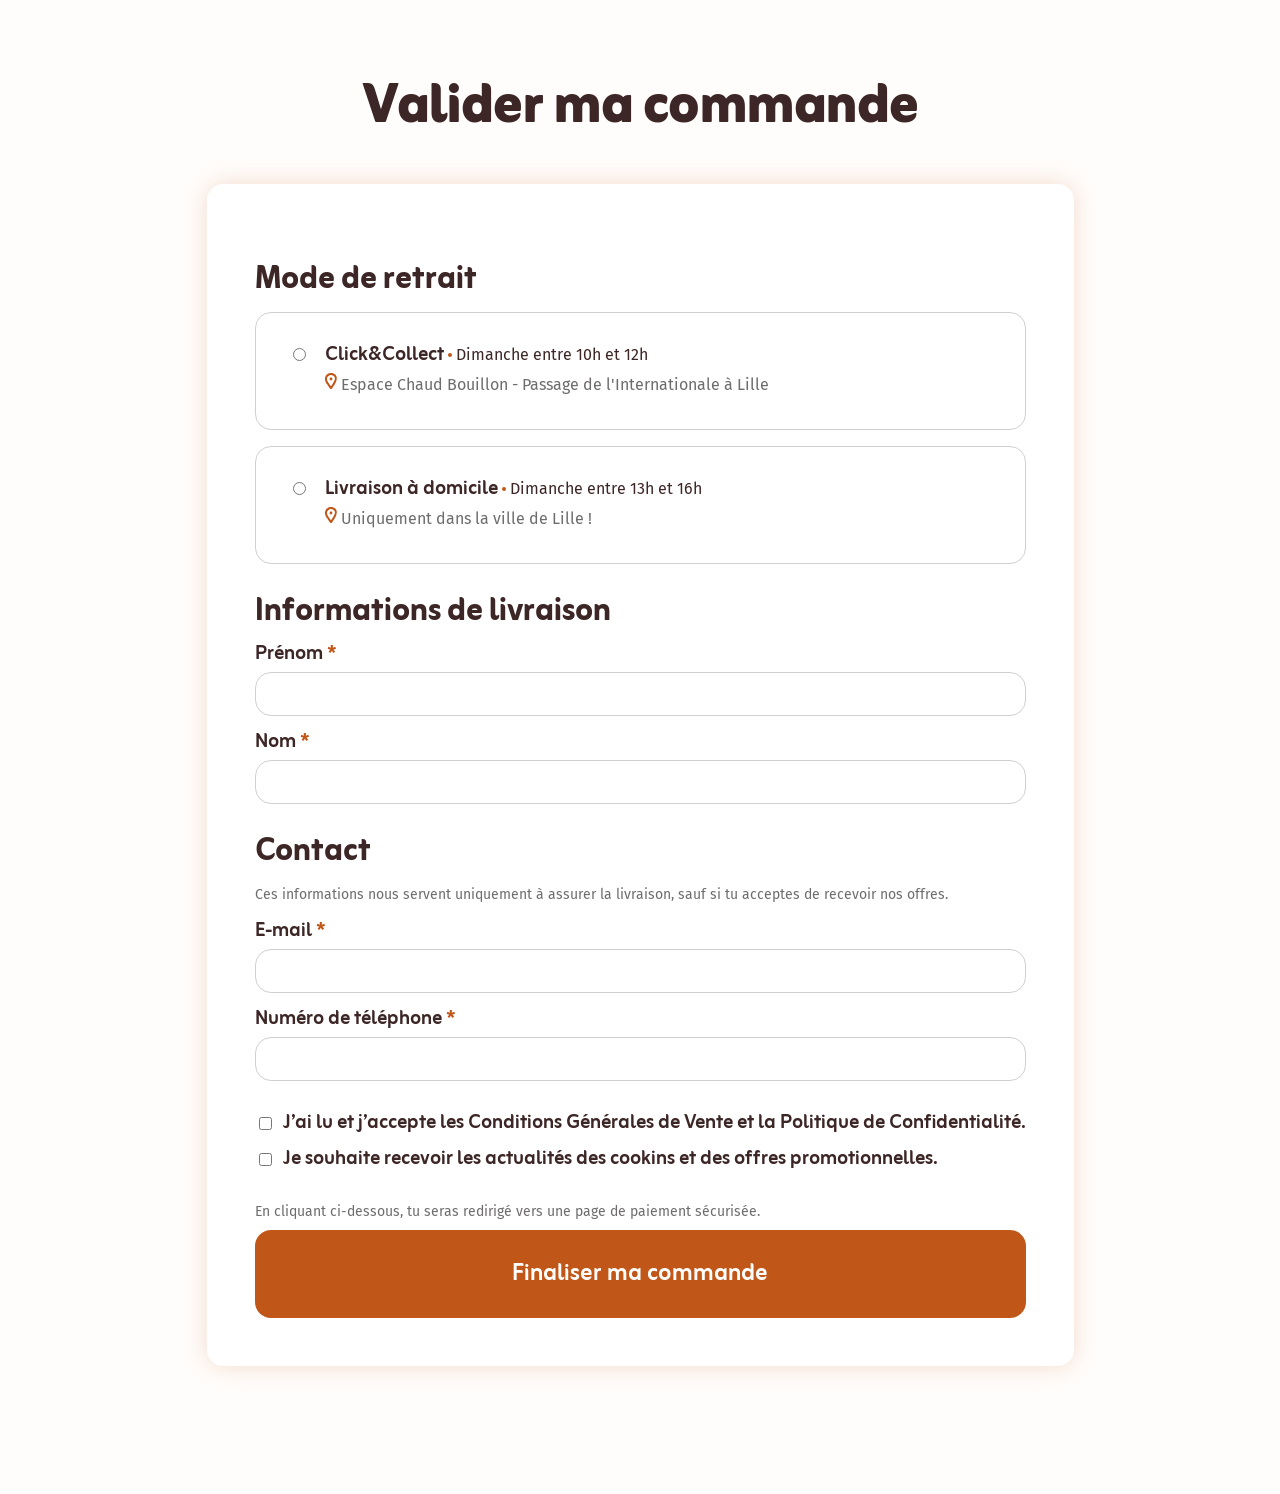
==== checkout.html @ 7006c1d3 "Checkout page - V1" ====
<!DOCTYPE html>
<html lang="fr">
<head>
 <meta charset="UTF-8">
    <meta name="viewport" content="width=device-width, initial-scale=1.0">
    <title>les cookins - Cookies sur-mesure en livraison à Lille</title>
    
    <!-- Lien vers les styles -->
    <link rel="stylesheet" href="styles/variables.css">
    <link rel="stylesheet" href="styles/reset.css">
    <link rel="stylesheet" href="styles/global.css">
    <link rel="stylesheet" href="styles/main_components/card.css">
    <link rel="stylesheet" href="styles/main_components/button.css">
    <link rel="stylesheet" href="styles/main_components/custom-step.css">
    <link rel="stylesheet" href="styles/checkout.css">

    <!-- Lien vers les fontes-->
    <link rel="preconnect" href="https://fonts.googleapis.com">
    <link rel="preconnect" href="https://fonts.gstatic.com" crossorigin>
    <link href="https://fonts.googleapis.com/css2?family=Fira+Sans:ital,wght@0,100;0,200;0,300;0,400;0,500;0,600;0,700;0,800;0,900;1,100;1,200;1,300;1,400;1,500;1,600;1,700;1,800;1,900&family=Zain:ital,wght@0,200;0,300;0,400;0,700;0,800;0,900;1,300;1,400&display=swap" rel="stylesheet">
</head>

<body>
    <header class="header">

    </header>

    <div class="banner">

    </div>


    <main class="body">


        <section class="page-title">
        
            <h1 class="page-title__title--xl">Valider ma commande </h1>
        
        </section>

         <div class="page-content">
            <form class="checkout-form">
                <div class="order-recap">
                    <!--Titre : "Récap de la commande" ou type de commande-->
                    <!--Contenu de la commande-->
                    <!--Lien vers les allergènes-->
                </div>
                    <fieldset class="delivery-mode">
                        <legend class="title--md">Mode de retrait</legend>
                        <!--Click&Collect-->
                        <div class="radio-button__wrapper">
                            <input type="radio" id="click-collect" name="delivery-mode" value="click-collect" aria-required="true">
                             <div class="radio-button__text">  
                                <label for="click-collect" class="radio-button__label">
                                    <span class="form__label">Click&Collect</span> <span class="separator"></span> Dimanche entre 10h et 12h
                                </label>
                                <div class="radio-button__description">
                                    <svg xmlns="http://www.w3.org/2000/svg" width="12" height="16" viewBox="0 0 12 16" fill="none">
                                        <path fill-rule="evenodd" clip-rule="evenodd" d="M5.82218 0.00131917C6.30466 -0.00379193 6.76972 0.00112368 7.24235 0.1062C8.86611 0.577332 10.4043 1.38726 11.2559 2.89189L11.4064 3.17157C11.6295 3.56766 11.8667 4.22431 11.7592 5.13806C11.3559 8.56672 11.1374 9.24742 8.29125 13.4662C8.13349 13.7147 7.97662 13.9635 7.82269 14.2144C7.72288 14.3778 7.62248 14.5409 7.52144 14.7035C7.47301 14.7813 7.42595 14.8569 7.37894 14.9324C7.22197 15.1932 7.06831 15.4458 6.86842 15.6761C6.41534 15.9589 6.09144 16.0454 5.55746 15.9786C5.10828 15.7341 4.84092 15.466 4.56115 15.0506C4.51605 14.9811 4.47227 14.9136 4.4285 14.8461C4.27984 14.6236 4.13143 14.4009 3.98445 14.1772C3.82951 13.9414 3.67334 13.7063 3.51677 13.4715C3.41322 13.3163 3.30969 13.161 3.20617 13.0057C2.83463 12.4464 2.45937 11.8909 2.06903 11.3444C0.699123 9.43825 -0.212795 7.49642 0.0430111 5.08995C0.260487 3.69895 0.98696 2.18945 2.11384 1.30755L2.33049 1.15471C3.34875 0.417033 4.24988 0.0324356 5.51285 0.00387964C5.61801 0.00301752 5.72011 0.00215594 5.82218 0.00131917ZM8.38451 2.72999C7.31756 2.08983 6.01205 1.91177 4.79474 2.12532C3.62884 2.59169 2.73742 3.32961 2.22325 4.49513C1.89751 5.44867 1.85491 6.57167 2.2394 7.51609L2.33039 7.7095C2.41657 7.90391 2.50679 8.09319 2.60574 8.28147L2.73376 8.51624C3.20298 9.39332 3.72242 10.209 4.30274 11.0164C4.61357 11.4482 4.91358 11.8839 5.20442 12.3294C5.43055 12.681 5.66214 12.9642 5.96074 13.2559C7.45537 11.179 8.95433 8.813 9.82349 6.39224C9.9996 5.64819 10.0041 4.88636 9.64623 4.20245L9.46503 3.88377C9.17278 3.362 8.8689 3.06993 8.38451 2.72999Z" fill="#C15619"/>
                                        <path d="M6.56597 4.58347C6.9225 4.80824 7.11489 5.00258 7.27187 5.39022C7.34018 5.91607 7.33154 6.36583 7.1143 6.85244C6.77408 7.20139 6.45276 7.39384 5.9554 7.41653C5.47531 7.3803 5.17967 7.25019 4.85164 6.90286C4.62393 6.50166 4.61068 6.1483 4.64995 5.69275C4.81788 5.17131 4.99577 4.88308 5.4567 4.58347C5.84528 4.45395 6.17512 4.48424 6.56597 4.58347Z" fill="#C15619"/>
                                    </svg>
                                    <span>Espace Chaud Bouillon - Passage de l'Internationale à Lille</span>
                                </div>
                            </div>
                        </div>
                        <!--Livraison à domicile-->
                        <div class="radio-button__wrapper">
                            <input type="radio" id="domicile" name="delivery-mode" value="domicile" aria-required="true">
                             <div class="radio-button__text">  
                                <label for="domicile" class="radio-button__label">
                                    <span class="form__label">Livraison à domicile</span> <span class="separator"></span> Dimanche entre 13h et 16h
                                </label>
                                <div class="radio-button__description">
                                    <svg xmlns="http://www.w3.org/2000/svg" width="12" height="16" viewBox="0 0 12 16" fill="none">
                                        <path fill-rule="evenodd" clip-rule="evenodd" d="M5.82218 0.00131917C6.30466 -0.00379193 6.76972 0.00112368 7.24235 0.1062C8.86611 0.577332 10.4043 1.38726 11.2559 2.89189L11.4064 3.17157C11.6295 3.56766 11.8667 4.22431 11.7592 5.13806C11.3559 8.56672 11.1374 9.24742 8.29125 13.4662C8.13349 13.7147 7.97662 13.9635 7.82269 14.2144C7.72288 14.3778 7.62248 14.5409 7.52144 14.7035C7.47301 14.7813 7.42595 14.8569 7.37894 14.9324C7.22197 15.1932 7.06831 15.4458 6.86842 15.6761C6.41534 15.9589 6.09144 16.0454 5.55746 15.9786C5.10828 15.7341 4.84092 15.466 4.56115 15.0506C4.51605 14.9811 4.47227 14.9136 4.4285 14.8461C4.27984 14.6236 4.13143 14.4009 3.98445 14.1772C3.82951 13.9414 3.67334 13.7063 3.51677 13.4715C3.41322 13.3163 3.30969 13.161 3.20617 13.0057C2.83463 12.4464 2.45937 11.8909 2.06903 11.3444C0.699123 9.43825 -0.212795 7.49642 0.0430111 5.08995C0.260487 3.69895 0.98696 2.18945 2.11384 1.30755L2.33049 1.15471C3.34875 0.417033 4.24988 0.0324356 5.51285 0.00387964C5.61801 0.00301752 5.72011 0.00215594 5.82218 0.00131917ZM8.38451 2.72999C7.31756 2.08983 6.01205 1.91177 4.79474 2.12532C3.62884 2.59169 2.73742 3.32961 2.22325 4.49513C1.89751 5.44867 1.85491 6.57167 2.2394 7.51609L2.33039 7.7095C2.41657 7.90391 2.50679 8.09319 2.60574 8.28147L2.73376 8.51624C3.20298 9.39332 3.72242 10.209 4.30274 11.0164C4.61357 11.4482 4.91358 11.8839 5.20442 12.3294C5.43055 12.681 5.66214 12.9642 5.96074 13.2559C7.45537 11.179 8.95433 8.813 9.82349 6.39224C9.9996 5.64819 10.0041 4.88636 9.64623 4.20245L9.46503 3.88377C9.17278 3.362 8.8689 3.06993 8.38451 2.72999Z" fill="#C15619"/>
                                        <path d="M6.56597 4.58347C6.9225 4.80824 7.11489 5.00258 7.27187 5.39022C7.34018 5.91607 7.33154 6.36583 7.1143 6.85244C6.77408 7.20139 6.45276 7.39384 5.9554 7.41653C5.47531 7.3803 5.17967 7.25019 4.85164 6.90286C4.62393 6.50166 4.61068 6.1483 4.64995 5.69275C4.81788 5.17131 4.99577 4.88308 5.4567 4.58347C5.84528 4.45395 6.17512 4.48424 6.56597 4.58347Z" fill="#C15619"/>
                                    </svg>
                                    <span>Uniquement dans la ville de Lille !</span>
                                </div>
                            </div>
                        </div>
                    </fieldset>


                    <div class="form-section">

                        <h2 class="title--md">Informations de livraison</h2>

                        <div class="form-section__inputs identite">

                        <div class="text-input">
                            <label for="prenom" class="form__label">
                                Prénom <span class="form__asterisk">*</span>
                            </label>
                            <div class="form__helper">
                                <div class="form__error-text">
                                <svg xmlns="http://www.w3.org/2000/svg" width="18" height="18" viewBox="0 0 18 18" fill="none">
                                    <path d="M14.2564 1.78804C14.6478 2.10984 15.0157 2.44833 15.3756 2.80563C15.4457 2.875 15.5158 2.94438 15.5881 3.01586C17.4209 4.9764 18.0629 7.65636 17.9952 10.2768C17.8835 12.4817 16.7593 14.632 15.1657 16.119C13.0888 17.8479 10.4796 18.1281 7.87695 17.9563C5.57118 17.6945 3.57862 16.8441 2.05712 15.0166C0.375185 12.7233 -0.25967 10.4339 0.0950236 7.58527C0.167943 7.25992 0.260563 6.96139 0.378321 6.64984C0.424632 6.52304 0.470943 6.39624 0.518658 6.26559C1.07936 4.84256 1.89283 3.66847 2.95248 2.5795C3.02793 2.50181 3.10339 2.42413 3.18113 2.34409C6.27714 -0.631029 10.8538 -0.726974 14.2564 1.78804ZM6.53392 2.80563C6.42788 2.85664 6.32184 2.90765 6.21258 2.96021C4.40593 3.91431 3.08262 5.63384 2.39288 7.55436C1.9582 9.58046 2.45958 11.4745 3.51208 13.2076C4.51459 14.6211 5.9441 15.2913 7.59357 15.6482C9.54212 15.9705 11.7218 15.7544 13.361 14.5644C14.5714 13.6225 15.3386 12.4273 15.6834 10.918C15.8007 9.13972 15.6863 7.44385 14.816 5.85838C14.7609 5.75519 14.7058 5.652 14.649 5.54569C13.6759 3.86191 12.1668 2.92171 10.3296 2.43198C9.04355 2.20119 7.71355 2.19043 6.53392 2.80563Z" fill="#BD3636"/>
                                    <path d="M9.28984 4.64361C9.91424 5.00066 9.91424 5.00066 10.0733 5.322C10.1746 6.24232 10.1995 7.17374 10.2132 8.09916C10.2168 8.22618 10.2168 8.22618 10.2204 8.35576C10.2237 8.89787 10.1427 9.26043 9.84944 9.73153C9.54302 9.98253 9.3442 10.0627 8.95408 10.1202C8.53728 10.0588 8.35771 9.91189 8.05872 9.61847C7.78631 9.06806 7.87101 8.25898 7.84652 7.64717C7.83882 7.45513 7.83034 7.26311 7.82106 7.07114C7.80854 6.79667 7.80015 6.52238 7.79291 6.24772C7.78865 6.1634 7.78438 6.07909 7.77999 5.99222C7.77302 5.53596 7.81442 5.34743 8.10332 4.98855C8.52674 4.65135 8.74948 4.59112 9.28984 4.64361Z" fill="#BD3636"/>
                                    <path d="M9.28794 11.0413C9.63095 11.2278 9.88199 11.3868 10.1134 11.7055C10.2115 12.0425 10.2319 12.2735 10.1833 12.6242C9.979 12.9549 9.75033 13.2386 9.39986 13.4156C8.74358 13.4921 8.74358 13.4921 8.41969 13.2973C7.98618 12.9376 7.84583 12.7561 7.79102 12.1931C7.79395 11.785 7.82637 11.7279 8.0988 11.3875C8.52394 11.0501 8.746 10.9886 9.28794 11.0413Z" fill="#BD3636"/>
                                </svg>
                                <span>Ce champ est obligatoire</span>
                                </div>
                            </div>
                            <div class="text-input__wrapper">
                                <input type="text" name="prenom" id="prenom" required aria-required="true" />
                            </div>
                        </div>

                        <div class="text-input">
                            <label for="nom" class="form__label">
                                Nom <span class="form__asterisk">*</span>
                            </label>
                            <div class="form__helper">
                                <div class="form__error-text">
                                <svg xmlns="http://www.w3.org/2000/svg" width="18" height="18" viewBox="0 0 18 18" fill="none">
                                    <path d="M14.2564 1.78804C14.6478 2.10984 15.0157 2.44833 15.3756 2.80563C15.4457 2.875 15.5158 2.94438 15.5881 3.01586C17.4209 4.9764 18.0629 7.65636 17.9952 10.2768C17.8835 12.4817 16.7593 14.632 15.1657 16.119C13.0888 17.8479 10.4796 18.1281 7.87695 17.9563C5.57118 17.6945 3.57862 16.8441 2.05712 15.0166C0.375185 12.7233 -0.25967 10.4339 0.0950236 7.58527C0.167943 7.25992 0.260563 6.96139 0.378321 6.64984C0.424632 6.52304 0.470943 6.39624 0.518658 6.26559C1.07936 4.84256 1.89283 3.66847 2.95248 2.5795C3.02793 2.50181 3.10339 2.42413 3.18113 2.34409C6.27714 -0.631029 10.8538 -0.726974 14.2564 1.78804ZM6.53392 2.80563C6.42788 2.85664 6.32184 2.90765 6.21258 2.96021C4.40593 3.91431 3.08262 5.63384 2.39288 7.55436C1.9582 9.58046 2.45958 11.4745 3.51208 13.2076C4.51459 14.6211 5.9441 15.2913 7.59357 15.6482C9.54212 15.9705 11.7218 15.7544 13.361 14.5644C14.5714 13.6225 15.3386 12.4273 15.6834 10.918C15.8007 9.13972 15.6863 7.44385 14.816 5.85838C14.7609 5.75519 14.7058 5.652 14.649 5.54569C13.6759 3.86191 12.1668 2.92171 10.3296 2.43198C9.04355 2.20119 7.71355 2.19043 6.53392 2.80563Z" fill="#BD3636"/>
                                    <path d="M9.28984 4.64361C9.91424 5.00066 9.91424 5.00066 10.0733 5.322C10.1746 6.24232 10.1995 7.17374 10.2132 8.09916C10.2168 8.22618 10.2168 8.22618 10.2204 8.35576C10.2237 8.89787 10.1427 9.26043 9.84944 9.73153C9.54302 9.98253 9.3442 10.0627 8.95408 10.1202C8.53728 10.0588 8.35771 9.91189 8.05872 9.61847C7.78631 9.06806 7.87101 8.25898 7.84652 7.64717C7.83882 7.45513 7.83034 7.26311 7.82106 7.07114C7.80854 6.79667 7.80015 6.52238 7.79291 6.24772C7.78865 6.1634 7.78438 6.07909 7.77999 5.99222C7.77302 5.53596 7.81442 5.34743 8.10332 4.98855C8.52674 4.65135 8.74948 4.59112 9.28984 4.64361Z" fill="#BD3636"/>
                                    <path d="M9.28794 11.0413C9.63095 11.2278 9.88199 11.3868 10.1134 11.7055C10.2115 12.0425 10.2319 12.2735 10.1833 12.6242C9.979 12.9549 9.75033 13.2386 9.39986 13.4156C8.74358 13.4921 8.74358 13.4921 8.41969 13.2973C7.98618 12.9376 7.84583 12.7561 7.79102 12.1931C7.79395 11.785 7.82637 11.7279 8.0988 11.3875C8.52394 11.0501 8.746 10.9886 9.28794 11.0413Z" fill="#BD3636"/>
                                </svg>
                                <span>Ce champ est obligatoire</span>
                                </div>
                            </div>
                            <div class="text-input__wrapper">
                                <input type="text" name="nom" id="nom" required aria-required="true" />
                            </div>
                        </div>
                        </div>


                        <div id="delivery-fields" class="delivery-fields">

                            <div class="text-input">
                                <label for="adresse" class="form__label">
                                    Adresse <span class="form__asterisk">*</span>
                                </label>
                                <div class="form__helper">
                                   <!-- <div class="form__helper-text">Attention, si ton adresse n'est pas à Lille, nous serons contraints d'annuler la commande :/</div>-->
                                    <div class="form__error-text">
                                    <svg xmlns="http://www.w3.org/2000/svg" width="18" height="18" viewBox="0 0 18 18" fill="none">
                                        <path d="M14.2564 1.78804C14.6478 2.10984 15.0157 2.44833 15.3756 2.80563C15.4457 2.875 15.5158 2.94438 15.5881 3.01586C17.4209 4.9764 18.0629 7.65636 17.9952 10.2768C17.8835 12.4817 16.7593 14.632 15.1657 16.119C13.0888 17.8479 10.4796 18.1281 7.87695 17.9563C5.57118 17.6945 3.57862 16.8441 2.05712 15.0166C0.375185 12.7233 -0.25967 10.4339 0.0950236 7.58527C0.167943 7.25992 0.260563 6.96139 0.378321 6.64984C0.424632 6.52304 0.470943 6.39624 0.518658 6.26559C1.07936 4.84256 1.89283 3.66847 2.95248 2.5795C3.02793 2.50181 3.10339 2.42413 3.18113 2.34409C6.27714 -0.631029 10.8538 -0.726974 14.2564 1.78804ZM6.53392 2.80563C6.42788 2.85664 6.32184 2.90765 6.21258 2.96021C4.40593 3.91431 3.08262 5.63384 2.39288 7.55436C1.9582 9.58046 2.45958 11.4745 3.51208 13.2076C4.51459 14.6211 5.9441 15.2913 7.59357 15.6482C9.54212 15.9705 11.7218 15.7544 13.361 14.5644C14.5714 13.6225 15.3386 12.4273 15.6834 10.918C15.8007 9.13972 15.6863 7.44385 14.816 5.85838C14.7609 5.75519 14.7058 5.652 14.649 5.54569C13.6759 3.86191 12.1668 2.92171 10.3296 2.43198C9.04355 2.20119 7.71355 2.19043 6.53392 2.80563Z" fill="#BD3636"/>
                                        <path d="M9.28984 4.64361C9.91424 5.00066 9.91424 5.00066 10.0733 5.322C10.1746 6.24232 10.1995 7.17374 10.2132 8.09916C10.2168 8.22618 10.2168 8.22618 10.2204 8.35576C10.2237 8.89787 10.1427 9.26043 9.84944 9.73153C9.54302 9.98253 9.3442 10.0627 8.95408 10.1202C8.53728 10.0588 8.35771 9.91189 8.05872 9.61847C7.78631 9.06806 7.87101 8.25898 7.84652 7.64717C7.83882 7.45513 7.83034 7.26311 7.82106 7.07114C7.80854 6.79667 7.80015 6.52238 7.79291 6.24772C7.78865 6.1634 7.78438 6.07909 7.77999 5.99222C7.77302 5.53596 7.81442 5.34743 8.10332 4.98855C8.52674 4.65135 8.74948 4.59112 9.28984 4.64361Z" fill="#BD3636"/>
                                        <path d="M9.28794 11.0413C9.63095 11.2278 9.88199 11.3868 10.1134 11.7055C10.2115 12.0425 10.2319 12.2735 10.1833 12.6242C9.979 12.9549 9.75033 13.2386 9.39986 13.4156C8.74358 13.4921 8.74358 13.4921 8.41969 13.2973C7.98618 12.9376 7.84583 12.7561 7.79102 12.1931C7.79395 11.785 7.82637 11.7279 8.0988 11.3875C8.52394 11.0501 8.746 10.9886 9.28794 11.0413Z" fill="#BD3636"/>
                                    </svg>
                                    <span>Ce champ est obligatoire</span>
                                    </div>
                                </div>
                                <div class="text-input__wrapper">
                                    <input type="text" name="adresse" id="adresse" required aria-required="true" />
                                </div>
                            </div>

                            <div class="text-input">
                                <label for="complement-adresse" class="form__label">
                                Complément d'adresse 
                                </label>
                                <div class="form__helper">
                                   <!-- <div class="form__helper-text">Attention, si ton adresse n'est pas à Lille, nous serons contraints d'annuler la commande :/</div>-->
                                    <div class="form__error-text">
                                    <svg xmlns="http://www.w3.org/2000/svg" width="18" height="18" viewBox="0 0 18 18" fill="none">
                                        <path d="M14.2564 1.78804C14.6478 2.10984 15.0157 2.44833 15.3756 2.80563C15.4457 2.875 15.5158 2.94438 15.5881 3.01586C17.4209 4.9764 18.0629 7.65636 17.9952 10.2768C17.8835 12.4817 16.7593 14.632 15.1657 16.119C13.0888 17.8479 10.4796 18.1281 7.87695 17.9563C5.57118 17.6945 3.57862 16.8441 2.05712 15.0166C0.375185 12.7233 -0.25967 10.4339 0.0950236 7.58527C0.167943 7.25992 0.260563 6.96139 0.378321 6.64984C0.424632 6.52304 0.470943 6.39624 0.518658 6.26559C1.07936 4.84256 1.89283 3.66847 2.95248 2.5795C3.02793 2.50181 3.10339 2.42413 3.18113 2.34409C6.27714 -0.631029 10.8538 -0.726974 14.2564 1.78804ZM6.53392 2.80563C6.42788 2.85664 6.32184 2.90765 6.21258 2.96021C4.40593 3.91431 3.08262 5.63384 2.39288 7.55436C1.9582 9.58046 2.45958 11.4745 3.51208 13.2076C4.51459 14.6211 5.9441 15.2913 7.59357 15.6482C9.54212 15.9705 11.7218 15.7544 13.361 14.5644C14.5714 13.6225 15.3386 12.4273 15.6834 10.918C15.8007 9.13972 15.6863 7.44385 14.816 5.85838C14.7609 5.75519 14.7058 5.652 14.649 5.54569C13.6759 3.86191 12.1668 2.92171 10.3296 2.43198C9.04355 2.20119 7.71355 2.19043 6.53392 2.80563Z" fill="#BD3636"/>
                                        <path d="M9.28984 4.64361C9.91424 5.00066 9.91424 5.00066 10.0733 5.322C10.1746 6.24232 10.1995 7.17374 10.2132 8.09916C10.2168 8.22618 10.2168 8.22618 10.2204 8.35576C10.2237 8.89787 10.1427 9.26043 9.84944 9.73153C9.54302 9.98253 9.3442 10.0627 8.95408 10.1202C8.53728 10.0588 8.35771 9.91189 8.05872 9.61847C7.78631 9.06806 7.87101 8.25898 7.84652 7.64717C7.83882 7.45513 7.83034 7.26311 7.82106 7.07114C7.80854 6.79667 7.80015 6.52238 7.79291 6.24772C7.78865 6.1634 7.78438 6.07909 7.77999 5.99222C7.77302 5.53596 7.81442 5.34743 8.10332 4.98855C8.52674 4.65135 8.74948 4.59112 9.28984 4.64361Z" fill="#BD3636"/>
                                        <path d="M9.28794 11.0413C9.63095 11.2278 9.88199 11.3868 10.1134 11.7055C10.2115 12.0425 10.2319 12.2735 10.1833 12.6242C9.979 12.9549 9.75033 13.2386 9.39986 13.4156C8.74358 13.4921 8.74358 13.4921 8.41969 13.2973C7.98618 12.9376 7.84583 12.7561 7.79102 12.1931C7.79395 11.785 7.82637 11.7279 8.0988 11.3875C8.52394 11.0501 8.746 10.9886 9.28794 11.0413Z" fill="#BD3636"/>
                                    </svg>
                                    <span>Ce champ est obligatoire</span>
                                    </div>
                                </div>
                                <div class="text-input__wrapper">
                                    <input type="text" name="complement-adresse" id="complement-adresse" />
                                </div>
                            </div>

                            <div class="text-input">
                                <label for="code-postal" class="form__label">
                                    Code postal <span class="form__asterisk">*</span>
                                </label>
                                <div class="form__helper">
                                   <!-- <div class="form__helper-text">Attention, si ton adresse n'est pas à Lille, nous serons contraints d'annuler la commande :/</div>-->
                                    <div class="form__error-text">
                                    <svg xmlns="http://www.w3.org/2000/svg" width="18" height="18" viewBox="0 0 18 18" fill="none">
                                        <path d="M14.2564 1.78804C14.6478 2.10984 15.0157 2.44833 15.3756 2.80563C15.4457 2.875 15.5158 2.94438 15.5881 3.01586C17.4209 4.9764 18.0629 7.65636 17.9952 10.2768C17.8835 12.4817 16.7593 14.632 15.1657 16.119C13.0888 17.8479 10.4796 18.1281 7.87695 17.9563C5.57118 17.6945 3.57862 16.8441 2.05712 15.0166C0.375185 12.7233 -0.25967 10.4339 0.0950236 7.58527C0.167943 7.25992 0.260563 6.96139 0.378321 6.64984C0.424632 6.52304 0.470943 6.39624 0.518658 6.26559C1.07936 4.84256 1.89283 3.66847 2.95248 2.5795C3.02793 2.50181 3.10339 2.42413 3.18113 2.34409C6.27714 -0.631029 10.8538 -0.726974 14.2564 1.78804ZM6.53392 2.80563C6.42788 2.85664 6.32184 2.90765 6.21258 2.96021C4.40593 3.91431 3.08262 5.63384 2.39288 7.55436C1.9582 9.58046 2.45958 11.4745 3.51208 13.2076C4.51459 14.6211 5.9441 15.2913 7.59357 15.6482C9.54212 15.9705 11.7218 15.7544 13.361 14.5644C14.5714 13.6225 15.3386 12.4273 15.6834 10.918C15.8007 9.13972 15.6863 7.44385 14.816 5.85838C14.7609 5.75519 14.7058 5.652 14.649 5.54569C13.6759 3.86191 12.1668 2.92171 10.3296 2.43198C9.04355 2.20119 7.71355 2.19043 6.53392 2.80563Z" fill="#BD3636"/>
                                        <path d="M9.28984 4.64361C9.91424 5.00066 9.91424 5.00066 10.0733 5.322C10.1746 6.24232 10.1995 7.17374 10.2132 8.09916C10.2168 8.22618 10.2168 8.22618 10.2204 8.35576C10.2237 8.89787 10.1427 9.26043 9.84944 9.73153C9.54302 9.98253 9.3442 10.0627 8.95408 10.1202C8.53728 10.0588 8.35771 9.91189 8.05872 9.61847C7.78631 9.06806 7.87101 8.25898 7.84652 7.64717C7.83882 7.45513 7.83034 7.26311 7.82106 7.07114C7.80854 6.79667 7.80015 6.52238 7.79291 6.24772C7.78865 6.1634 7.78438 6.07909 7.77999 5.99222C7.77302 5.53596 7.81442 5.34743 8.10332 4.98855C8.52674 4.65135 8.74948 4.59112 9.28984 4.64361Z" fill="#BD3636"/>
                                        <path d="M9.28794 11.0413C9.63095 11.2278 9.88199 11.3868 10.1134 11.7055C10.2115 12.0425 10.2319 12.2735 10.1833 12.6242C9.979 12.9549 9.75033 13.2386 9.39986 13.4156C8.74358 13.4921 8.74358 13.4921 8.41969 13.2973C7.98618 12.9376 7.84583 12.7561 7.79102 12.1931C7.79395 11.785 7.82637 11.7279 8.0988 11.3875C8.52394 11.0501 8.746 10.9886 9.28794 11.0413Z" fill="#BD3636"/>
                                    </svg>
                                    <span>Ce champ est obligatoire</span>
                                    </div>
                                </div>
                            <div class="text-input__wrapper">
                                <input type="text" name="code-postal" id="code-postal" required aria-required="true" />
                            </div>
                            </div>

                            <div class="text-input">
                                <label for="ville" class="form__label">
                                    Ville <span class="form__asterisk">*</span>
                                </label>
                                <div class="form__helper">
                                   <!-- <div class="form__helper-text">Attention, si ton adresse n'est pas à Lille, nous serons contraints d'annuler la commande :/</div>-->
                                    <div class="form__error-text">
                                    <svg xmlns="http://www.w3.org/2000/svg" width="18" height="18" viewBox="0 0 18 18" fill="none">
                                        <path d="M14.2564 1.78804C14.6478 2.10984 15.0157 2.44833 15.3756 2.80563C15.4457 2.875 15.5158 2.94438 15.5881 3.01586C17.4209 4.9764 18.0629 7.65636 17.9952 10.2768C17.8835 12.4817 16.7593 14.632 15.1657 16.119C13.0888 17.8479 10.4796 18.1281 7.87695 17.9563C5.57118 17.6945 3.57862 16.8441 2.05712 15.0166C0.375185 12.7233 -0.25967 10.4339 0.0950236 7.58527C0.167943 7.25992 0.260563 6.96139 0.378321 6.64984C0.424632 6.52304 0.470943 6.39624 0.518658 6.26559C1.07936 4.84256 1.89283 3.66847 2.95248 2.5795C3.02793 2.50181 3.10339 2.42413 3.18113 2.34409C6.27714 -0.631029 10.8538 -0.726974 14.2564 1.78804ZM6.53392 2.80563C6.42788 2.85664 6.32184 2.90765 6.21258 2.96021C4.40593 3.91431 3.08262 5.63384 2.39288 7.55436C1.9582 9.58046 2.45958 11.4745 3.51208 13.2076C4.51459 14.6211 5.9441 15.2913 7.59357 15.6482C9.54212 15.9705 11.7218 15.7544 13.361 14.5644C14.5714 13.6225 15.3386 12.4273 15.6834 10.918C15.8007 9.13972 15.6863 7.44385 14.816 5.85838C14.7609 5.75519 14.7058 5.652 14.649 5.54569C13.6759 3.86191 12.1668 2.92171 10.3296 2.43198C9.04355 2.20119 7.71355 2.19043 6.53392 2.80563Z" fill="#BD3636"/>
                                        <path d="M9.28984 4.64361C9.91424 5.00066 9.91424 5.00066 10.0733 5.322C10.1746 6.24232 10.1995 7.17374 10.2132 8.09916C10.2168 8.22618 10.2168 8.22618 10.2204 8.35576C10.2237 8.89787 10.1427 9.26043 9.84944 9.73153C9.54302 9.98253 9.3442 10.0627 8.95408 10.1202C8.53728 10.0588 8.35771 9.91189 8.05872 9.61847C7.78631 9.06806 7.87101 8.25898 7.84652 7.64717C7.83882 7.45513 7.83034 7.26311 7.82106 7.07114C7.80854 6.79667 7.80015 6.52238 7.79291 6.24772C7.78865 6.1634 7.78438 6.07909 7.77999 5.99222C7.77302 5.53596 7.81442 5.34743 8.10332 4.98855C8.52674 4.65135 8.74948 4.59112 9.28984 4.64361Z" fill="#BD3636"/>
                                        <path d="M9.28794 11.0413C9.63095 11.2278 9.88199 11.3868 10.1134 11.7055C10.2115 12.0425 10.2319 12.2735 10.1833 12.6242C9.979 12.9549 9.75033 13.2386 9.39986 13.4156C8.74358 13.4921 8.74358 13.4921 8.41969 13.2973C7.98618 12.9376 7.84583 12.7561 7.79102 12.1931C7.79395 11.785 7.82637 11.7279 8.0988 11.3875C8.52394 11.0501 8.746 10.9886 9.28794 11.0413Z" fill="#BD3636"/>
                                    </svg>
                                    <span>Ce champ est obligatoire</span>
                                    </div>
                                </div>
                                <div class="text-input__wrapper">
                                    <input type="text" name="ville" id="ville" required aria-required="true" />
                                </div>
                            </div>
                        </div>
                    </div>


                    <div class="form-section">
                        <h2 class="title--md">Contact</h2>
                        <p class="form__helper">Ces informations nous servent uniquement à assurer la livraison, sauf si tu acceptes de recevoir nos offres.</p>
    
                        <div class="text-input">
                            <label for="email" class="form__label">
                                E-mail <span class="form__asterisk">*</span>
                            </label>
                            <div class="form__helper">
                                <div class="form__error-text">
                                <svg xmlns="http://www.w3.org/2000/svg" width="18" height="18" viewBox="0 0 18 18" fill="none">
                                    <path d="M14.2564 1.78804C14.6478 2.10984 15.0157 2.44833 15.3756 2.80563C15.4457 2.875 15.5158 2.94438 15.5881 3.01586C17.4209 4.9764 18.0629 7.65636 17.9952 10.2768C17.8835 12.4817 16.7593 14.632 15.1657 16.119C13.0888 17.8479 10.4796 18.1281 7.87695 17.9563C5.57118 17.6945 3.57862 16.8441 2.05712 15.0166C0.375185 12.7233 -0.25967 10.4339 0.0950236 7.58527C0.167943 7.25992 0.260563 6.96139 0.378321 6.64984C0.424632 6.52304 0.470943 6.39624 0.518658 6.26559C1.07936 4.84256 1.89283 3.66847 2.95248 2.5795C3.02793 2.50181 3.10339 2.42413 3.18113 2.34409C6.27714 -0.631029 10.8538 -0.726974 14.2564 1.78804ZM6.53392 2.80563C6.42788 2.85664 6.32184 2.90765 6.21258 2.96021C4.40593 3.91431 3.08262 5.63384 2.39288 7.55436C1.9582 9.58046 2.45958 11.4745 3.51208 13.2076C4.51459 14.6211 5.9441 15.2913 7.59357 15.6482C9.54212 15.9705 11.7218 15.7544 13.361 14.5644C14.5714 13.6225 15.3386 12.4273 15.6834 10.918C15.8007 9.13972 15.6863 7.44385 14.816 5.85838C14.7609 5.75519 14.7058 5.652 14.649 5.54569C13.6759 3.86191 12.1668 2.92171 10.3296 2.43198C9.04355 2.20119 7.71355 2.19043 6.53392 2.80563Z" fill="#BD3636"/>
                                    <path d="M9.28984 4.64361C9.91424 5.00066 9.91424 5.00066 10.0733 5.322C10.1746 6.24232 10.1995 7.17374 10.2132 8.09916C10.2168 8.22618 10.2168 8.22618 10.2204 8.35576C10.2237 8.89787 10.1427 9.26043 9.84944 9.73153C9.54302 9.98253 9.3442 10.0627 8.95408 10.1202C8.53728 10.0588 8.35771 9.91189 8.05872 9.61847C7.78631 9.06806 7.87101 8.25898 7.84652 7.64717C7.83882 7.45513 7.83034 7.26311 7.82106 7.07114C7.80854 6.79667 7.80015 6.52238 7.79291 6.24772C7.78865 6.1634 7.78438 6.07909 7.77999 5.99222C7.77302 5.53596 7.81442 5.34743 8.10332 4.98855C8.52674 4.65135 8.74948 4.59112 9.28984 4.64361Z" fill="#BD3636"/>
                                    <path d="M9.28794 11.0413C9.63095 11.2278 9.88199 11.3868 10.1134 11.7055C10.2115 12.0425 10.2319 12.2735 10.1833 12.6242C9.979 12.9549 9.75033 13.2386 9.39986 13.4156C8.74358 13.4921 8.74358 13.4921 8.41969 13.2973C7.98618 12.9376 7.84583 12.7561 7.79102 12.1931C7.79395 11.785 7.82637 11.7279 8.0988 11.3875C8.52394 11.0501 8.746 10.9886 9.28794 11.0413Z" fill="#BD3636"/>
                                </svg>
                                <span>Ce champ est obligatoire</span>
                                </div>
                            </div>
                            <div class="text-input__wrapper">
                                <input type="email" name="email" id="email" required aria-required="true" />
                            </div>
                        </div>
                        <div class="text-input">
                            <label for="telephone" class="form__label">
                                Numéro de téléphone <span class="form__asterisk">*</span>
                            </label>
                            <div class="form__helper">
                                <div class="form__error-text">
                                <svg xmlns="http://www.w3.org/2000/svg" width="18" height="18" viewBox="0 0 18 18" fill="none">
                                    <path d="M14.2564 1.78804C14.6478 2.10984 15.0157 2.44833 15.3756 2.80563C15.4457 2.875 15.5158 2.94438 15.5881 3.01586C17.4209 4.9764 18.0629 7.65636 17.9952 10.2768C17.8835 12.4817 16.7593 14.632 15.1657 16.119C13.0888 17.8479 10.4796 18.1281 7.87695 17.9563C5.57118 17.6945 3.57862 16.8441 2.05712 15.0166C0.375185 12.7233 -0.25967 10.4339 0.0950236 7.58527C0.167943 7.25992 0.260563 6.96139 0.378321 6.64984C0.424632 6.52304 0.470943 6.39624 0.518658 6.26559C1.07936 4.84256 1.89283 3.66847 2.95248 2.5795C3.02793 2.50181 3.10339 2.42413 3.18113 2.34409C6.27714 -0.631029 10.8538 -0.726974 14.2564 1.78804ZM6.53392 2.80563C6.42788 2.85664 6.32184 2.90765 6.21258 2.96021C4.40593 3.91431 3.08262 5.63384 2.39288 7.55436C1.9582 9.58046 2.45958 11.4745 3.51208 13.2076C4.51459 14.6211 5.9441 15.2913 7.59357 15.6482C9.54212 15.9705 11.7218 15.7544 13.361 14.5644C14.5714 13.6225 15.3386 12.4273 15.6834 10.918C15.8007 9.13972 15.6863 7.44385 14.816 5.85838C14.7609 5.75519 14.7058 5.652 14.649 5.54569C13.6759 3.86191 12.1668 2.92171 10.3296 2.43198C9.04355 2.20119 7.71355 2.19043 6.53392 2.80563Z" fill="#BD3636"/>
                                    <path d="M9.28984 4.64361C9.91424 5.00066 9.91424 5.00066 10.0733 5.322C10.1746 6.24232 10.1995 7.17374 10.2132 8.09916C10.2168 8.22618 10.2168 8.22618 10.2204 8.35576C10.2237 8.89787 10.1427 9.26043 9.84944 9.73153C9.54302 9.98253 9.3442 10.0627 8.95408 10.1202C8.53728 10.0588 8.35771 9.91189 8.05872 9.61847C7.78631 9.06806 7.87101 8.25898 7.84652 7.64717C7.83882 7.45513 7.83034 7.26311 7.82106 7.07114C7.80854 6.79667 7.80015 6.52238 7.79291 6.24772C7.78865 6.1634 7.78438 6.07909 7.77999 5.99222C7.77302 5.53596 7.81442 5.34743 8.10332 4.98855C8.52674 4.65135 8.74948 4.59112 9.28984 4.64361Z" fill="#BD3636"/>
                                    <path d="M9.28794 11.0413C9.63095 11.2278 9.88199 11.3868 10.1134 11.7055C10.2115 12.0425 10.2319 12.2735 10.1833 12.6242C9.979 12.9549 9.75033 13.2386 9.39986 13.4156C8.74358 13.4921 8.74358 13.4921 8.41969 13.2973C7.98618 12.9376 7.84583 12.7561 7.79102 12.1931C7.79395 11.785 7.82637 11.7279 8.0988 11.3875C8.52394 11.0501 8.746 10.9886 9.28794 11.0413Z" fill="#BD3636"/>
                                </svg>
                                <span>Ce champ est obligatoire</span>
                                </div>
                            </div>
                            <div class="text-input__wrapper">
                                <input type="tel" name="telephone" id="telephone" required aria-required="true" />
                            </div>
                        </div>
                    </div>

                    <div class="form-section">
                        <div class="checkbox__wrapper">
                            <input type="checkbox" id="cgv" name="cgv" value="false" required aria-required="true">
                            <label for="cgv" class="form__label">
                                J’ai lu et j’accepte les Conditions Générales de Vente et la Politique de Confidentialité.
                            </label>
                        </div>
                        <div class="checkbox__wrapper">
                            <input type="checkbox" id="newsletter" name="newsletter" value="false">
                            <label for="newsletter" class="form__label">
                                Je souhaite recevoir les actualités des cookins et des offres promotionnelles.
                            </label>
                        </div>
                    </div>

                    <div class="form__footer">
                        <div class="alert alert--error">
                        <svg xmlns="http://www.w3.org/2000/svg" width="32" height="32" viewBox="0 0 32 32" fill="none">
                            <path d="M25.3447 3.17874C26.0406 3.75083 26.6946 4.35259 27.3344 4.98778C27.459 5.11112 27.5837 5.23445 27.7121 5.36153C30.9705 8.84694 32.1118 13.6113 31.9915 18.2698C31.7929 22.1898 29.7943 26.0125 26.9613 28.6561C23.269 31.7296 18.6305 32.2278 14.0035 31.9224C9.90432 31.4568 6.36198 29.9451 3.6571 26.6963C0.666995 22.6193 -0.461635 18.5492 0.168931 13.4849C0.298566 12.9065 0.463222 12.3758 0.67257 11.8219C0.754902 11.5965 0.837233 11.3711 0.922059 11.1388C1.91886 8.609 3.36504 6.52173 5.24885 4.58578C5.38299 4.44767 5.51713 4.30957 5.65534 4.16728C11.1594 -1.12183 19.2957 -1.2924 25.3447 3.17874ZM11.6158 4.98778C11.4273 5.07847 11.2388 5.16916 11.0446 5.26259C7.83277 6.95878 5.48022 10.0157 4.25401 13.43C3.48124 17.0319 4.37258 20.399 6.24369 23.4802C8.02594 25.9931 10.5673 27.1846 13.4997 27.819C16.9638 28.3919 20.8387 28.0078 23.7529 25.8922C25.9047 24.2178 27.2686 22.093 27.8815 19.4099C28.0902 16.2484 27.8867 13.2335 26.3395 10.4149C26.2416 10.2315 26.1436 10.048 26.0426 9.859C24.3128 6.86562 21.6299 5.19415 18.3637 4.32353C16.0774 3.91323 13.713 3.89411 11.6158 4.98778Z" fill="#BD3636"/>
                            <path d="M16.5155 8.25546C17.6255 8.89021 17.6255 8.89021 17.9083 9.46148C18.0885 11.0976 18.1326 12.7535 18.157 14.3987C18.1634 14.6245 18.1634 14.6245 18.1699 14.8548C18.1758 15.8186 18.0318 16.4631 17.5103 17.3007C16.9656 17.7469 16.6121 17.8894 15.9186 17.9916C15.1776 17.8824 14.8584 17.6213 14.3268 17.0997C13.8425 16.1212 13.9931 14.6828 13.9496 13.5951C13.9359 13.2537 13.9208 12.9124 13.9043 12.5711C13.8821 12.0831 13.8671 11.5955 13.8543 11.1072C13.8467 10.9573 13.8391 10.8074 13.8313 10.653C13.8189 9.84185 13.8925 9.50668 14.4061 8.86868C15.1589 8.26922 15.5548 8.16214 16.5155 8.25546Z" fill="#BD3636"/>
                            <path d="M16.5118 19.629C17.1216 19.9607 17.5679 20.2433 17.9792 20.8099C18.1536 21.4089 18.1899 21.8196 18.1035 22.4431C17.7403 23.031 17.3338 23.5354 16.7108 23.8501C15.544 23.9861 15.544 23.9861 14.9682 23.6397C14.1975 23.0003 13.948 22.6775 13.8506 21.6767C13.8558 20.9512 13.9134 20.8497 14.3977 20.2446C15.1536 19.6446 15.5483 19.5354 16.5118 19.629Z" fill="#BD3636"/>
                        </svg>
                        <p class="alert__title">
                            Erreur de saisie
                        </p>
                        <p class="alert__description">Certains champs sont manquants ou incorrects.</p>
                    </div>
                        <p class="form__helper">En cliquant ci-dessous, tu seras redirigé vers une page de paiement sécurisée.</p>
                        <button type="submit" class="button button--large button--primary">
                            Finaliser ma commande
                        </button>
                    </div>
            </form>
         </div>

<script src="scripts/checkout.js"></script>

</body>
</html>
---- styles/variables.css ----
/* ===== CORE - VALEURS BRUTES ====================================== */

:root {

/* ===== Colors =====*/

/* Brand */
--color-brand-cacao: #3D2626;
--color-brand-vanille: #FFFDDC;
--color-brand-praline: #C15619;
--color-brand-praline-20: #c1571933;
--color-brand-praline-subtle: #DEB9A0;
--color-brand-sucre: #FFFDFB;
--color-brand-chocolat: #6A3E3E;
--color-brand-pate: #EB9E28;
--color-brand-pate-subtlest: #FEF8EF;
--color-brand-pate-subtle: #F5D692;
--color-brand-pate-strong: #712C16;
--color-brand-anissa: #FACBF5;
--color-brand-hugo: #BEF3B1;
--color-brand-sacha: #D5F5FE;
--color-brand-shannen: #FFD9AA;
--color-brand-valentin: #D5D3FF;

/* Neutral */
--color-neutral-transparent: #FFFFFF00;
--color-neutral-white: #FFFFFF;
--color-neutral-100: #E7E6E6;
--color-neutral-200: #D1D0D0; 
--color-neutral-300: #B1AFB0;
--color-neutral-400: #898788;
--color-neutral-500: #6E6C6D;
--color-neutral-600: #5E5C5D;
--color-neutral-700: #504E4F;
--color-neutral-800: #3D3C3C;
--color-neutral-900: #2E2D2D;

/* Status */
--color-status-danger: #BD3636;
--color-status-danger-subtle: #FAE1E1;
--color-status-success: #086D1D;
--color-status-success-subtle: #D8FFE0;



/* ===== Typography ====== */

--font-default: 'Fira Sans', sans-serif ;
--font-highlight: 'Zain', sans-serif ;

--font-weight-regular: 400;
--font-weight-bold: 700;
--font-weight-extrabold: 800;
--font-weight-black: 900;



/* ===== Spacing ====== */

--space-025: 0.25rem;
--space-050: 0.5rem;
--space-075: 0.75rem;
--space-100: 1rem;
--space-150: 1.5rem;
--space-200: 2rem;
--space-300: 3rem;
--space-500: 5rem;



/* ===== Text-size ==== */

--text-075: 0.75rem ;
--text-087: 0.875rem;
--text-100: 1rem;
--text-125: 1.25rem;
--text-150: 1.5rem;
--text-200: 2rem;
--text-250: 2.5rem ;
--text-350: 3.5rem ;
--text-550: 5.5rem ;



/* ===== Lineheight ==== */

--lineheight-tight: 100%;
--lineheight-default: 150%;
--lineheight-loose: 180%;

}





/* ===== SÉMANTIQUES - VALEURS CONTEXTUELLES ======================== */



/* ========================== 
Mobile (< 768px)
========================== */

:root {

/* ===== Colors =====*/

/* Background */
--color-bg-white: var(--color-neutral-white);
--color-bg-surface: var(--color-brand-sucre);
--color-bg-alternative: var(--color-brand-pate-subtlest);
--color-bg-chocolat: var(--color-brand-chocolat);
--color-bg-error: var(--color-status-danger);
--color-bg-error-subtle: var(--color-status-danger-subtle);
--color-bg-success-subtle: var(--color-status-success-subtle);
--color-bg-primary-subtle: var(--color-brand-praline-subtle);
--color-bg-highlight-subtle: var(--color-brand-pate-subtle);
--color-bg-anissa: var(--color-brand-anissa);
--color-bg-hugo: var(--color-brand-hugo);
--color-bg-sacha: var(--color-brand-sacha);
--color-bg-shannen: var(--color-brand-shannen);
--color-bg-valentin: var(--color-brand-valentin);
--color-bg-disabled: var(--color-neutral-100);
--color-bg-transparent: var(--color-neutral-transparent);

/* Border */
--color-border: var(--color-neutral-200);
--color-border-praline: var(--color-brand-praline);
--color-border-pate: var(--color-brand-pate);
--color-border-error: var(--color-status-danger);
--color-border-anissa: var(--color-brand-anissa);
--color-border-hugo: var(--color-brand-hugo);
--color-border-sacha: var(--color-brand-sacha);
--color-border-shannen: var(--color-brand-shannen);
--color-border-valentin: var(--color-brand-valentin);
--color-border-focus: var(--color-brand-praline);

/* Text */
--color-text-default: var(--color-neutral-800);
--color-text-on-color: var(--color-brand-sucre);
--color-text-strong: var(--color-brand-cacao);
--color-text-subtle: var(--color-neutral-500);
--color-text-primary: var(--color-brand-praline);
--color-text-error: var(--color-status-danger);
--color-text-disabled: var(--color-neutral-300);

/* Icon */
--color-icon-default: var(--color-neutral-800);
--color-icon-on-color: var(--color-brand-sucre);
--color-icon-strong: var(--color-brand-cacao);
--color-icon-subtle: var(--color-neutral-500);
--color-icon-primary: var(--color-brand-praline);
--color-icon-error: var(--color-status-danger);
--color-icon-disabled: var(--color-neutral-300);

/* Button */
--color-button-highlight: var(--color-brand-pate);
--color-button-highlight-hover: var(--color-neutral-transparent);
--color-button-primary: var(--color-brand-praline);
--color-button-primary-hover: var(--color-brand-pate-strong);
--color-button-secondary: var(--color-neutral-transparent);
--color-button-secondary-hover: var(--color-brand-praline-subtle);



/* ===== Spacing ===== */

/* Génériques */
--padding-xs: var(--space-025);
--padding-sm: var(--space-075);
--padding-md: var(--space-100);
--padding-xl: var(--space-150);

--gap-xs: var(--space-025);
--gap-sm: var(--space-050);
--gap-md: var(--space-100);
--gap-lg: var(--space-200);
--gap-xl: var(--space-300);

--radius-md: var(--space-100);

/* Body */
--body-padding-x: var(--space-100);
--body-padding-y-top: var(--space-200);
--body-padding-y-bottom: var(--space-100);

/* Button */
--button-sm-padding-x: var(--space-075);
--button-sm-padding-y: var(--space-075);
--button-sm-gap: var(--space-050);

--button-lg-padding-x: var(--space-150);
--button-lg-padding-y: var(--space-150);
--button-lg-gap: var(--space-050);

/* Card */
--card-padding-x: var(--space-100);
--card-padding-y: var(--space-100);
--card-gap: var(--space-100);

/* Footer */
--footer-padding-x: var(--space-100);
--footer-padding-y-top: var(--space-300);
--footer-padding-y-bottom: var(--space-300);
--footer-gap: var(--space-150);

/* Header */
--header-padding-x: var(--space-100);
--header-padding-y: var(--space-100);

/* Input */
--input-padding-x: var(--space-100);
--input-padding-y: var(--space-075);
--input-gap: var(--space-025);



/* ===== Text size ===== */

--text-hero: var(--text-250) ;
--text-title-xl: var(--text-200);
--text-title-lg: var(--text-150);
--text-title-md: var(--text-125);
--text-title-sm: var(--text-100);
--text-subtitle: var(--text-125);
--text-body-lg: var(--text-125);
--text-body-md: var(--text-100);
--text-body-sm: var(--text-087);
--text-banner: var(--text-087);
--text-button-sm: var(--text-125);
--text-button-lg: var(--text-150)

}

/* ================================================================================================== */

/* ========================== 
Tablet (768 à 1023px)
========================== */

@media (min-width: 768px) {
:root {

/* ===== Spacing ===== */

/* Génériques */
--padding-xs: var(--space-025);
--padding-sm: var(--space-100);
--padding-md: var(--space-150);
--padding-xl: var(--space-200);

--gap-xs: var(--space-025);
--gap-sm: var(--space-050);
--gap-md: var(--space-100);
--gap-lg: var(--space-200);
--gap-xl: var(--space-500);

--radius-md: var(--space-100);

/* Body */
--body-padding-x: var(--space-300);
--body-padding-y-top: var(--space-300);
--body-padding-y-bottom: var(--space-300);

/* Button */
--button-sm-padding-x: var(--space-075);
--button-sm-padding-y: var(--space-075);
--button-sm-gap: var(--space-050);

--button-lg-padding-x: var(--space-150);
--button-lg-padding-y: var(--space-150);
--button-lg-gap: var(--space-050);

/* Card */
--card-padding-x: var(--space-200);
--card-padding-y: var(--space-200);
--card-gap: var(--space-100);

/* Footer */
--footer-padding-x: var(--space-300);
--footer-padding-y-top: var(--space-300);
--footer-padding-y-bottom: var(--space-300);
--footer-gap: var(--space-300);

/* Header */
--header-padding-x: var(--space-300);
--header-padding-y: var(--space-100);

/* Input */
--input-padding-x: var(--space-100);
--input-padding-y: var(--space-075);
--input-gap: var(--space-025);



/* ===== Text size ===== */

--text-hero: var(--text-350) ;
--text-title-xl: var(--text-250);
--text-title-lg: var(--text-200);
--text-title-md: var(--text-150);
--text-title-sm: var(--text-125);
--text-subtitle: var(--text-150);
--text-body-lg: var(--text-125);
--text-body-md: var(--text-100);
--text-body-sm: var(--text-087);
--text-banner: var(--text-100);

}

}




/* ========================== 
Desktop (1024px et +)
========================== */

@media (min-width: 1024px) {
:root {

/* ===== Spacing ===== */

/* Génériques */
--padding-xs: var(--space-025);
--padding-sm: var(--space-100);
--padding-md: var(--space-200);
--padding-xl: var(--space-300);

--gap-xs: var(--space-025);
--gap-sm: var(--space-050);
--gap-md: var(--space-100);
--gap-lg: var(--space-200);
--gap-xl: var(--space-500);

--radius-md: var(--space-100);

/* Body */
--body-padding-x: var(--space-500);
--body-padding-y-top: var(--space-500);
--body-padding-y-bottom: var(--space-500);

/* Button */
--button-sm-padding-x: var(--space-075);
--button-sm-padding-y: var(--space-075);
--button-sm-gap: var(--space-050);

--button-md-padding-x: var(--space-150);
--button-md-padding-y: var(--space-150);
--button-md-gap: var(--space-050);

/* Card */
--card-padding-x: var(--space-300);
--card-padding-y: var(--space-300);
--card-gap: var(--space-100);

/* Footer */
--footer-padding-x: var(--space-500);
--footer-padding-y-top: var(--space-300);
--footer-padding-y-bottom: var(--space-500);
--footer-gap: var(--space-300);

/* Header */
--header-padding-x: var(--space-500);
--header-padding-y: var(--space-150);

/* Input */
--input-padding-x: var(--space-100);
--input-padding-y: var(--space-075);
--input-gap: var(--space-025);



/* ===== Text size ===== */

--text-hero: var(--text-550) ;
--text-title-xl: var(--text-350);
--text-title-lg: var(--text-250);
--text-title-md: var(--text-200);
--text-title-sm: var(--text-150);
--text-subtitle: var(--text-200);
--text-body-lg: var(--text-125);
--text-body-md: var(--text-100);
--text-body-sm: var(--text-087);
--text-banner: var(--text-125);

}
}
---- styles/global.css ----
/* ========================================================================= */

* {
  font-family: var(--font-default);
}

strong {
    font-weight: 700;
}

.font-extrabold {
    font-weight: var(--font-weight-extrabold);
}

.font-black {
    font-weight: var(--font-weight-black);
}


/* ======== Alert ======== */
/* Bloc */
.alert {
    display: none;
    padding: var(--padding-md);
    gap: var(--gap-xs);
    border-radius: var(--radius-md);
    font-size: var(--text-body-md);
}

.alert--active {
    display: flex;
    flex-direction: column;
    align-items: center;
}

/* Elements */
.alert__title {
    font-size: var(--text-body-md);
    font-weight: bold;
}

.alert__description {
    font-size: var(--text-body-md);
}

/* Modifiers */
.alert--success {
    background-color: var(--color-bg-success-subtle);
    color: var(--color-text-success);
}

.alert--error {
    background-color: var(--color-bg-error-subtle);
    color: var(--color-text-error);
}


/* ======== Customizer form ======== */
.customizer-form {
    display: flex;
    flex-direction: column;
    gap: var(--gap-xl);
}


/* ======== Main content ======== */
main {
    display: flex;
    flex-direction: column;
    align-items: center;
    align-self: stretch;
    padding : var(--body-padding-y-top) var(--body-padding-x) var(--body-padding-y-bottom) var(--body-padding-x);
    background: var(--color-bg-surface);
}


/* ======== Page content ======== */
.page-content {
    display: flex;
    flex-direction: column;
    align-items: center;
    padding: var(--padding-xl) 0 var(--padding-xl) 0 ;
    gap: var(--gap-md);
    max-width: 75rem;
    width: 100%;

}


/* ======== Page title ======== */
.page-title {
    display: flex;
    flex-direction: column;
    align-items: center;
    gap: var(--padding-md);
    width: 100%;
}

.page-title__media {
    padding-bottom: var(--padding-md);
}

.page-title__title--hero {
    font-family: var(--font-highlight);
    font-size: var(--text-hero);
    line-height: 100%;
    color: var(--color-text-strong);
    font-weight: 900;
    text-align: center;
}

.page-title__title--xl {
    font-family: var(--font-highlight);
    font-size: var(--text-title-xl);
    line-height: 100%;
    color: var(--color-text-strong);
    font-weight: 900;
    text-align: center;
}

.page-title__subtitle {
    font-family: var(--font-highlight);
    font-size: var(--text-subtitle);
    color: var(--color-text-subtle);
    text-align: center;
}


/* ======== Segmented button ======== */
.segmented-button {
    display: flex;
    width: 100%;
    background: var(--color-bg-default);
    border: var(--color-border) solid 1px;
    border-radius: var(--radius-md);
    max-width: 25rem;
    font-family: var(--font-highlight);
    font-size: var(--text-button-lg);
    color: var(--color-text-default);
}

.segmented-button__item:hover {
    .segmented-button__icon {
    stroke-dashoffset: 0;
    }
}

.segmented-button__icon {
    position: absolute;
    bottom: 0.8rem;
    left: 50%;
    transform: translateX(-50%); /* Compense sa propre largeur */
    stroke-dasharray: 137;
    stroke-dashoffset: 137;
    transition: stroke-dashoffset 0.4s;
}

.segmented-button__item {
    width: stretch;
    position: relative;
    justify-content: center;
    padding: var(--button-lg-padding-x) var(--button-lg-padding-y);
    border-radius: var(--radius-md);
}

.segmented-button__item--active {
   color: var(--color-text-strong);
   font-weight: var(--font-weight-extrabold);
   background-color: var(--color-bg-highlight-subtle);
   border: 1px solid var(--color-border-praline);
   pointer-events: none;
}


/* ======== Separator ======== */
.separator {
    display: inline-block;
    width: 0.25rem;
    height: 0.25rem;
    border-radius: 50%;
    background: var(--color-brand-praline);
}


/* ======== Tab-content ======== */
.tab-content {
    display: none;
}

.tab-content--active {
    gap: var(--gap-lg);
    display:flex;
    flex-direction: column;
}

/* ===== Title ===== */
.title--xl {
    font-family: var(--font-highlight);
    font-size: var(--text-title-xl);
    line-height: var(--lineheight-tight);
    color: var(--color-text-strong);
    font-weight: var(--font-weight-black);
}

.title--lg {
    font-family: var(--font-highlight);
    font-size: var(--text-title-lg);
    line-height: var(--lineheight-tight);
    color: var(--color-text-strong);
    font-weight: var(--font-weight-extrabold);
}

.title--md {
    font-family: var(--font-highlight);
    font-size: var(--text-title-md);
    line-height: var(--lineheight-tight);
    color: var(--color-text-strong);
    font-weight: var(--font-weight-extrabold);
}
---- styles/main_components/card.css ----
/* ======== Card ======== */
/* Bloc */
.card {
    display: flex;
    flex-direction: column;
    width: stretch;
    /* À peu près ce qu'on veut mais pas tant (les cards ne remplissent pas toute la largeur en mobile - mais sans la max-width la largeur n'est pas normée sur les plus grands écrans)*/
    justify-content: center;
    align-items: center;
    padding: var(--card-padding-y) var(--card-padding-x);
    text-decoration: none;
    background: var(--color-bg-default);
    box-shadow: 0 0 1.5rem 0 var(--color-neutral-transparent);

    border: 1px solid var(--color-border);
    border-radius: var(--radius-md);

     transition: transform 0.5s, border-color 1s, box-shadow 0.2s ;
}

.card:hover {
    transform: translateY(-4px);
    border-color: var(--color-border-praline);
    box-shadow: 0 0 1.5rem 0 var(--color-brand-praline-20);
}
.card:checked {
    border-color: var(--color-border-praline);
}

/* Elements */
.card__description {
    font-family: var(--font-default);
    font-size: var(--text-body-md);
    color: var(--color-text-subtle);
    text-align: center ;
}

.card__info {
    display: flex;
    flex-direction: row;
    align-items: center;
    gap: var(--gap-sm);
}

.card__media {
    width: 100%;
    max-width: 12rem;
    object-fit: cover;
    object-position: center;
}

.card__price {
    font-family: var(--font-default);
    font-size: var(--text-body-md);
    color: var(--color-text-strong);
}

.card__title {
    font-family: var(--font-highlight);
    font-size: var(--text-title-md);
    color: var(--color-text-strong);
    text-align: center;
    }

.card__type {
    font-family: var(--font-default);
    font-size: var(--text-body-md);
    color: var(--color-text-subtle);
}


/* ======== Cards gallery ======== */
.cards-gallery {
     display: flex;
     flex-wrap: wrap;
     justify-content: center;
     gap: var(--gap-lg);
}


/* ======== Counter card ======== */
.counter-card {
    display: flex;
    flex-direction: column;
    width: 100%;
    /* À peu près ce qu'on veut mais pas tant (les cards ne remplissent pas toute la largeur en mobile - mais sans la max-width la largeur n'est pas normée sur les plus grands écrans)*/
    justify-content: center;
    align-items: center;

    gap: var(--gap-sm);
    /* ======== Test éventuelle V2
    padding: var(--card-padding-y) 0 0 0;
    text-decoration: none;
    background: var(--color-bg-white);
    box-shadow: 0 0 1.5rem 0 var(--color-neutral-transparent);

    border: 1px solid var(--color-border);
    border-radius: var(--radius-md);

     transition: transform 0.5s, border-color 1s, box-shadow 0.2s ;
     ======== */
}


.counter-card__content {
     display: flex;
    flex-direction: column;
    /* À peu près ce qu'on veut mais pas tant (les cards ne remplissent pas toute la largeur en mobile - mais sans la max-width la largeur n'est pas normée sur les plus grands écrans)*/
    justify-content: center;
    align-items: center;
    padding: var(--card-padding-y) var(--card-padding-x);
    
}


/* ======== Counter ======== */
.counter {
    display: flex;
    flex-direction: row;
    justify-content: center;
    background-color: var(--color-bg-white);
  
    border-radius: var(--radius-md);
    max-height: 72px;
   
}


.counter__input {
    display: flex;
    align-items: center;
    align-self: stretch;
    justify-content: center;
    padding: var(--padding-xs) var(--padding-xl) 0 var(--padding-xl);
   
    width: 100%;
    font-family: var(--font-highlight);
    font-size: var(--text-title-lg) ;
    font-weight: var(--font-weight-extrabold);
    color: var(--color-text-strong);
}
---- styles/main_components/button.css ----
/* ======== Button ======== */
.button {
    display: flex;
    align-items: center;
    justify-content: center;
    border-radius: var(--radius-md);
    color: var(--color-text-strong);
}

.button__icon {
    fill: var(--color-text-strong);
}



/* ======== Variations de taille ======== */
.button--large {
    padding: var(--button-lg-padding-y) var(--button-lg-padding-x);
    font-family: var(--font-highlight);
    font-size: var(--text-button-lg);
    font-weight: var(--font-weight-bold);
}

/* ======== Variations de style ======== */
.button--primary {
    color: var(--color-text-on-color);
    background-color: var(--color-button-primary);
}
.button--primary:hover {
    background-color: var(--color-button-primary-hover);
}

/* ======== Variations de couleur OG======== */

/* Anissa */
.button--anissa {
    background-color: var(--color-bg-anissa);
    border: solid 1px var(--color-bg-anissa);
}
.button--anissa:hover {
    background-color: var(--color-bg-transparent);
}

/* Hugo */
.button--hugo {
    color: var(--color-text-strong);
    background-color: var(--color-bg-hugo);
    border: solid 1px var(--color-bg-hugo);
}
.button--hugo:hover {
    background-color: var(--color-bg-transparent);
}

/* Sacha */
.button--sacha {
    color: var(--color-text-strong);
    background-color: var(--color-bg-sacha);
    border: solid 1px var(--color-bg-sacha);
}
.button--sacha:hover {
    background-color: var(--color-bg-transparent);
}

/* Shannen */
.button--shannen {
    color: var(--color-text-strong);
    background-color: var(--color-bg-shannen);
    border: solid 1px var(--color-bg-shannen);
}
.button--shannen:hover {
    background-color: var(--color-bg-transparent);
}

/* Valentin */
.button--valentin {
    color: var(--color-text-strong);
    background-color: var(--color-bg-valentin);
    border: solid 1px var(--color-bg-valentin);
}
.button--valentin:hover {
    background-color: var(--color-bg-transparent);
}


/* == États == */
.button.button--disabled {
    background-color: var(--color-bg-transparent);
    color: var(--color-text-disabled);
    border-color : var(--color-bg-transparent);
    cursor:not-allowed;
}
---- styles/main_components/custom-step.css ----
.custom-step {
    display: flex;
    flex-direction: column;
    width: 100%;
}

/*========== Éléments du label ==========*/

.custom-step__title {
    display: flex;
    align-items:center;
    gap: var(--gap-sm);
    margin-bottom: var(--gap-sm);
}

.custom-step__number {
    display: flex;
    align-items: center;
    justify-content: center;
    width: 3.5rem;
    height: 3.5rem;
    font-family: var(--font-highlight);
    color: var(--color-text-on-color);
    font-size: var(--text-title-lg);
    font-weight: var(--font-weight-extrabold);
    padding-top: var(--padding-xs);
    background-image: url(/media/icons/step_circle_shape.svg);
    background-position: center;
    background-repeat: no-repeat;
}

.custom-step__number--error {
    background-image: url(/media/icons/step_circle_shape_error.svg);
}

.custom-step__text {
display: flex;
flex-direction: column;
padding-top: var(--padding-xs);
gap: var(--gap-sm);
}

.custom-step__name {
    display: flex;
    font-family: var(--font-highlight);
    font-weight: var(--font-weight-extrabold);
    font-size: var(--text-title-md);
    color: var(--color-text-strong);
    align-items: center;
    gap: var(--gap-xs);
}

.custom-step__mention {
    font-family: var(--font-default);
    color: var(--color-text-subtle);
    font-size: var(--text-body-md);
    font-weight: var(--font-weight-regular);
}

.custom-step__mention--required {
color: var(--color-text-primary);
}

.custom-step__mention--error {
color: var(--color-text-error);
}

.custom-step__helper {
    display: inline;
    color: var(--color-text-default);
  ;
}

.custom-step__helper-text {
    display: inline;
    color: var(--color-text-default);
}

.custom-step__error-text {
    display: none;
    color: var(--color-text-error);;
}

.custom-step__helper--error .custom-step__helper-text { display: none; }
.custom-step__helper--error .custom-step__error-text { display: inline; }

.custom-step__input {
   display: flex;
    font-size: var(--text-body-lg);
    border-radius: var(--radius-md);
    padding: var(--padding-sm) var(--input-padding-x);
    background-color: var(--color-bg-white);
    border: solid 1px var(--color-border);
}
.custom-step__input:focus-within {
    border-color: var(--color-border-focus);
}


/*========== Éléments des options ==========*/

.custom-step__options {
    display: flex;
    flex-wrap: wrap;
    width: 100%;
    gap: var(--gap-sm);
}

.custom-step__option {
    display: flex;
}

.custom-step__option input {
    position: absolute;
    opacity: 0;
    pointer-events: none;

}

.custom-step__option input:checked +.card {
    border-color: var(--color-border-pate);
    background: var(--color-bg-highlight-subtle);
    font-weight: var(--font-weight-extrabold);
}


/*========================== Tablette ===========================*/

@media (min-width: 768px) {
    .custom-step__option {
    display: flex;
    flex: 1 0 10rem;
}
}
---- styles/checkout.css ----
/* === Checkout-form === */
.checkout-form {
    display: flex;
    flex-direction: column;
    padding: var(--padding-xl);
    gap: var(--gap-lg);
    background: var(--color-bg-white);
    box-shadow: 0 0 24px 0 rgba(193, 86, 25, 0.20);;
    border-radius: var(--radius-md);
}


/* === Checkbox input (attestations) === */
.checkbox__wrapper {
    display: flex;
    gap: var(--gap-sm);
    align-items: center;
}


/* === Delivery fields === */
.delivery-fields {
    display: none;
}
.delivery-fields--active {
    display: flex;
    flex-direction: column;
    gap: var(--gap-md);
}


/* === Form components === */
.form__asterisk {
   font-weight: var(--font-weight-extrabold);
   color: var(--color-text-primary); 
}

.form__error-text {
    color: var(--color-text-error);
    display: none;
    align-items: center;
    gap: var(--gap-xs);
}

.form__footer {
    display: flex;
    flex-direction: column;
    gap: var(--gap-sm);
}

.form__helper {
    display: flex;
    align-items: center;
    gap: var(--gap-xs);
    font-size: var(--text-body-sm);
    color: var(--color-text-subtle);
}

.form__helper--error .form__helper-text { display: none; }
.form__helper--error .form__error-text { display: flex; }

.form__label {
   font-family: var(--font-highlight);
   font-size: var(--text-body-lg);
   font-weight: var(--font-weight-bold);
   color: var(--color-text-strong); 
}


/* === Form section === */
.form-section {
    display: flex;
    flex-direction: column;
    gap: var(--gap-md);
}
.form-section__inputs {
    display: flex;
    flex-direction: column;
    gap: var(--gap-md);
}


/* === Radio buttons (delivery mode) === */
.radio-button__wrapper {
    display: flex;
    gap: var(--gap-md);
    align-items: flex-start;
    padding: var(--padding-md);
    border: solid 1px var(--color-border);
    border-radius: var(--radius-md);
    margin-top: var(--gap-md);
}
.radio-button__wrapper input:checked {
    border-color: var(--color-border-pate);
    background: var(--color-bg-highlight-subtle);
    
}

.radio-button__text {
    display: flex;
    flex-direction: column;
    gap: var(--gap-sm);
}

.radio-button__label {
    display: flex;
    flex-wrap: wrap;
    gap: var(--gap-xs);
    align-items: center;
    color: var(--color-text-strong);
}

.radio-button__description {
    display: flex;
    gap: var(--gap-xs);
    align-items: flex-start;
    color: var(--color-text-subtle);
    line-height: var(--lineheight-default);
}


/* === Text input === */
.text-input {
    display: flex;
    flex-direction: column;
    gap: var(--input-gap);
}


.text-input__wrapper {
    display: flex;
    font-size: var(--text-body-md);
    border-radius: var(--radius-md);
    padding: var(--input-padding-y) var(--input-padding-x);
    background-color: var(--color-bg-white);
    border: solid 1px var(--color-border);

}
.text-input__wrapper:focus-within {
    border-color: var(--color-border-focus);
}
.text-input__wrapper--error {
    border-color: var(--color-border-error);
}
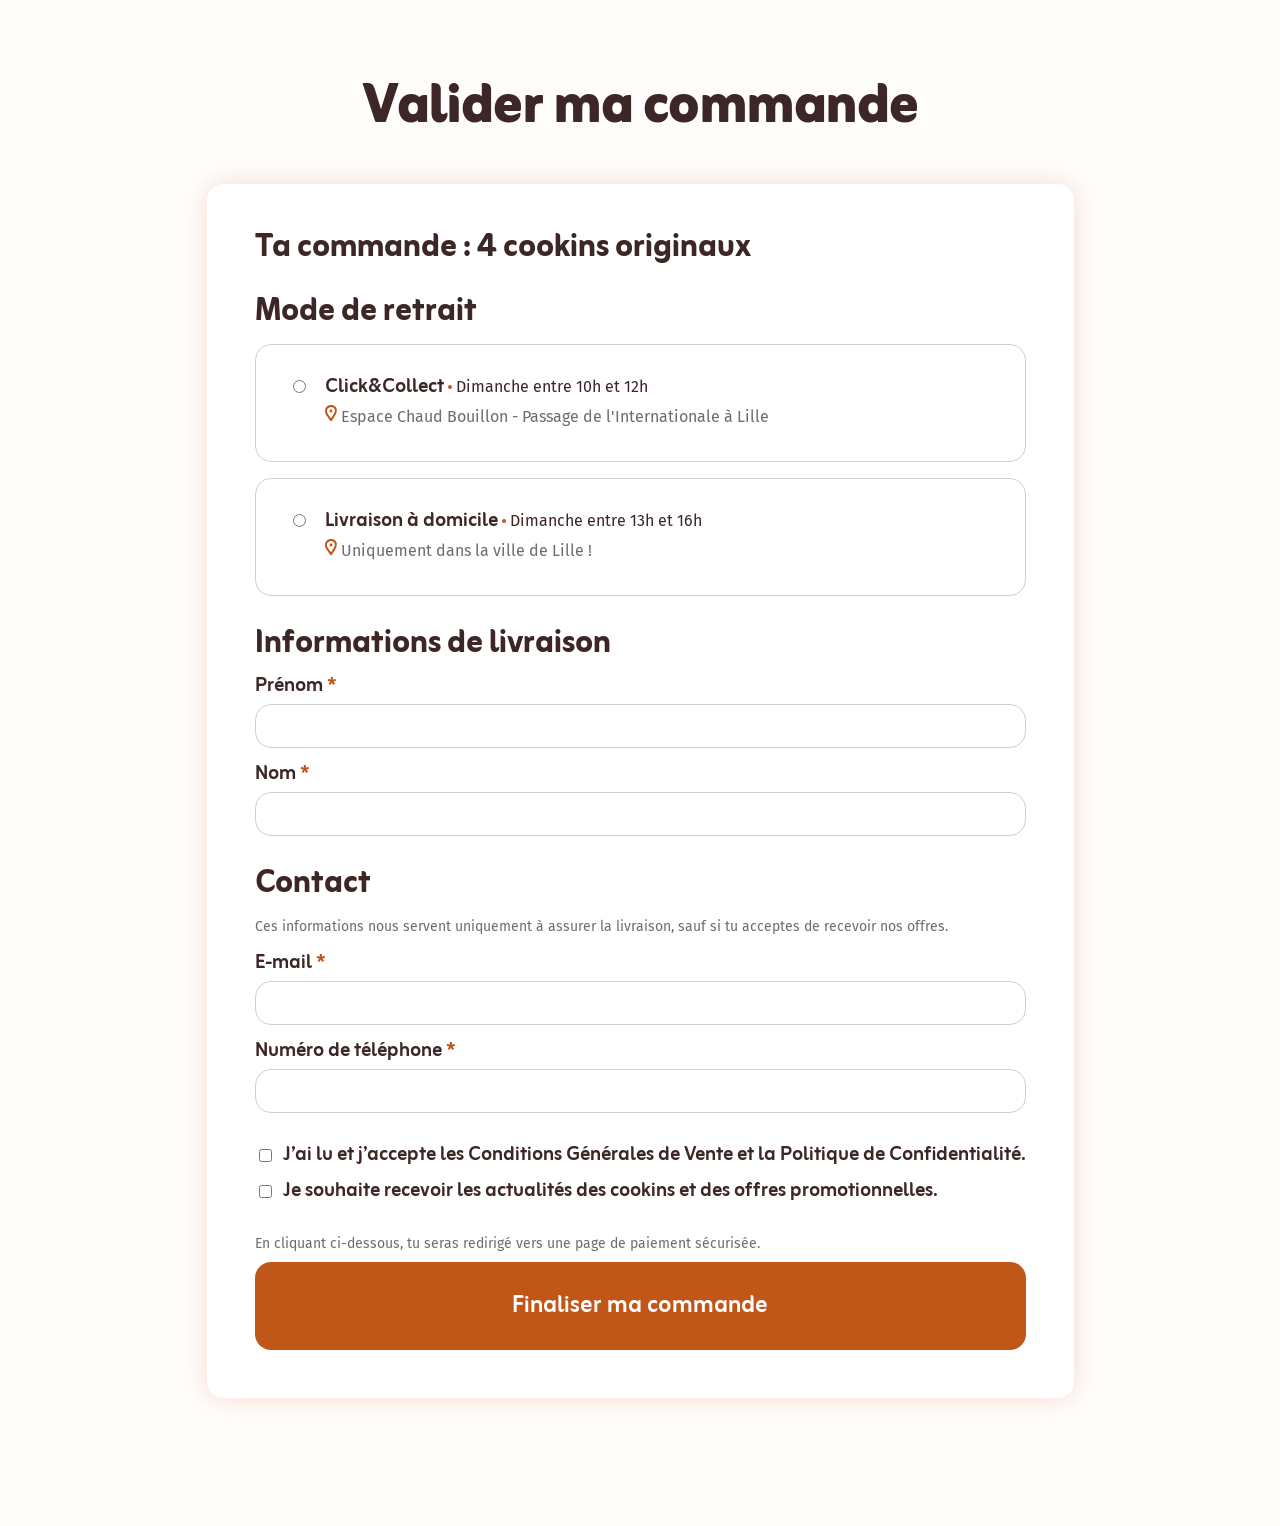
==== commit 128346e3: "Checkout - ajout du récap de commande" ====
--- a/checkout.html
+++ b/checkout.html
@@ -39,13 +39,32 @@
         
         </section>
 
-         <div class="page-content">
+        <div class="page-content">
             <form class="checkout-form">
                 <div class="order-recap">
-                    <!--Titre : "Récap de la commande" ou type de commande-->
-                    <!--Contenu de la commande-->
+                    <h2 id="recap-title" class="title--md">Ta commande : 4 cookins originaux</h2>
+                    <div id="recap-og" class="order-recap__wrapper">
+                        <div class="order-recap__item">Anissa<span class="order-recap__value">× 1</span></div>
+                        <span class="separator"></span>
+                        <div class="order-recap__item">Hugo<span class="order-recap__value">× 1</span></div>
+                        <span class="separator"></span>
+                        <div class="order-recap__item">Sacha<span class="order-recap__value">× 1</span></div>
+                        <span class="separator"></span>
+                        <div class="order-recap__item">Shannen<span class="order-recap__value">× 1</span></div>
+                        <span class="separator"></span>
+                        <div class="order-recap__item">Valentin<span class="order-recap__value">× 1</span></div>
+                    </div>
+                    <div id="recap-custom" class="order-recap__wrapper">
+                        <div class="order-recap__item">Base<span class="order-recap__value">Vanille</span></div>
+                        <span class="separator"></span>
+                        <div class="order-recap__item">Chocolat(s)<span class="order-recap__value">Noir + Au lait</span></div>
+                        <span class="separator"></span>
+                        <div class="order-recap__item">Noix<span class="order-recap__value">Sans noix</span></div>
+                    </div>
                     <!--Lien vers les allergènes-->
                 </div>
+    
+
                     <fieldset class="delivery-mode">
                         <legend class="title--md">Mode de retrait</legend>
                         <!--Click&Collect-->
--- a/styles/checkout.css
+++ b/styles/checkout.css
@@ -119,6 +119,37 @@
 }
 
 
+/* === Order recap === */
+.order-recap {
+    display: flex;
+    flex-direction: column;
+    gap: var(--gap-sm);
+   
+}
+
+.order-recap__item {
+    display: flex;
+    gap: var(--gap-xs);
+    color: var(--color-text-subtle);
+
+}
+
+.order-recap__value {
+    color: var(--color-text-strong);
+    font-weight: var(--font-weight-bold);
+}
+
+.order-recap__wrapper {
+    display: none;
+}
+
+.order-recap__wrapper--active {
+    display: flex;
+    align-items: center;
+    gap: var(--gap-sm);
+    flex-wrap: wrap;  
+}
+
 /* === Text input === */
 .text-input {
     display: flex;
